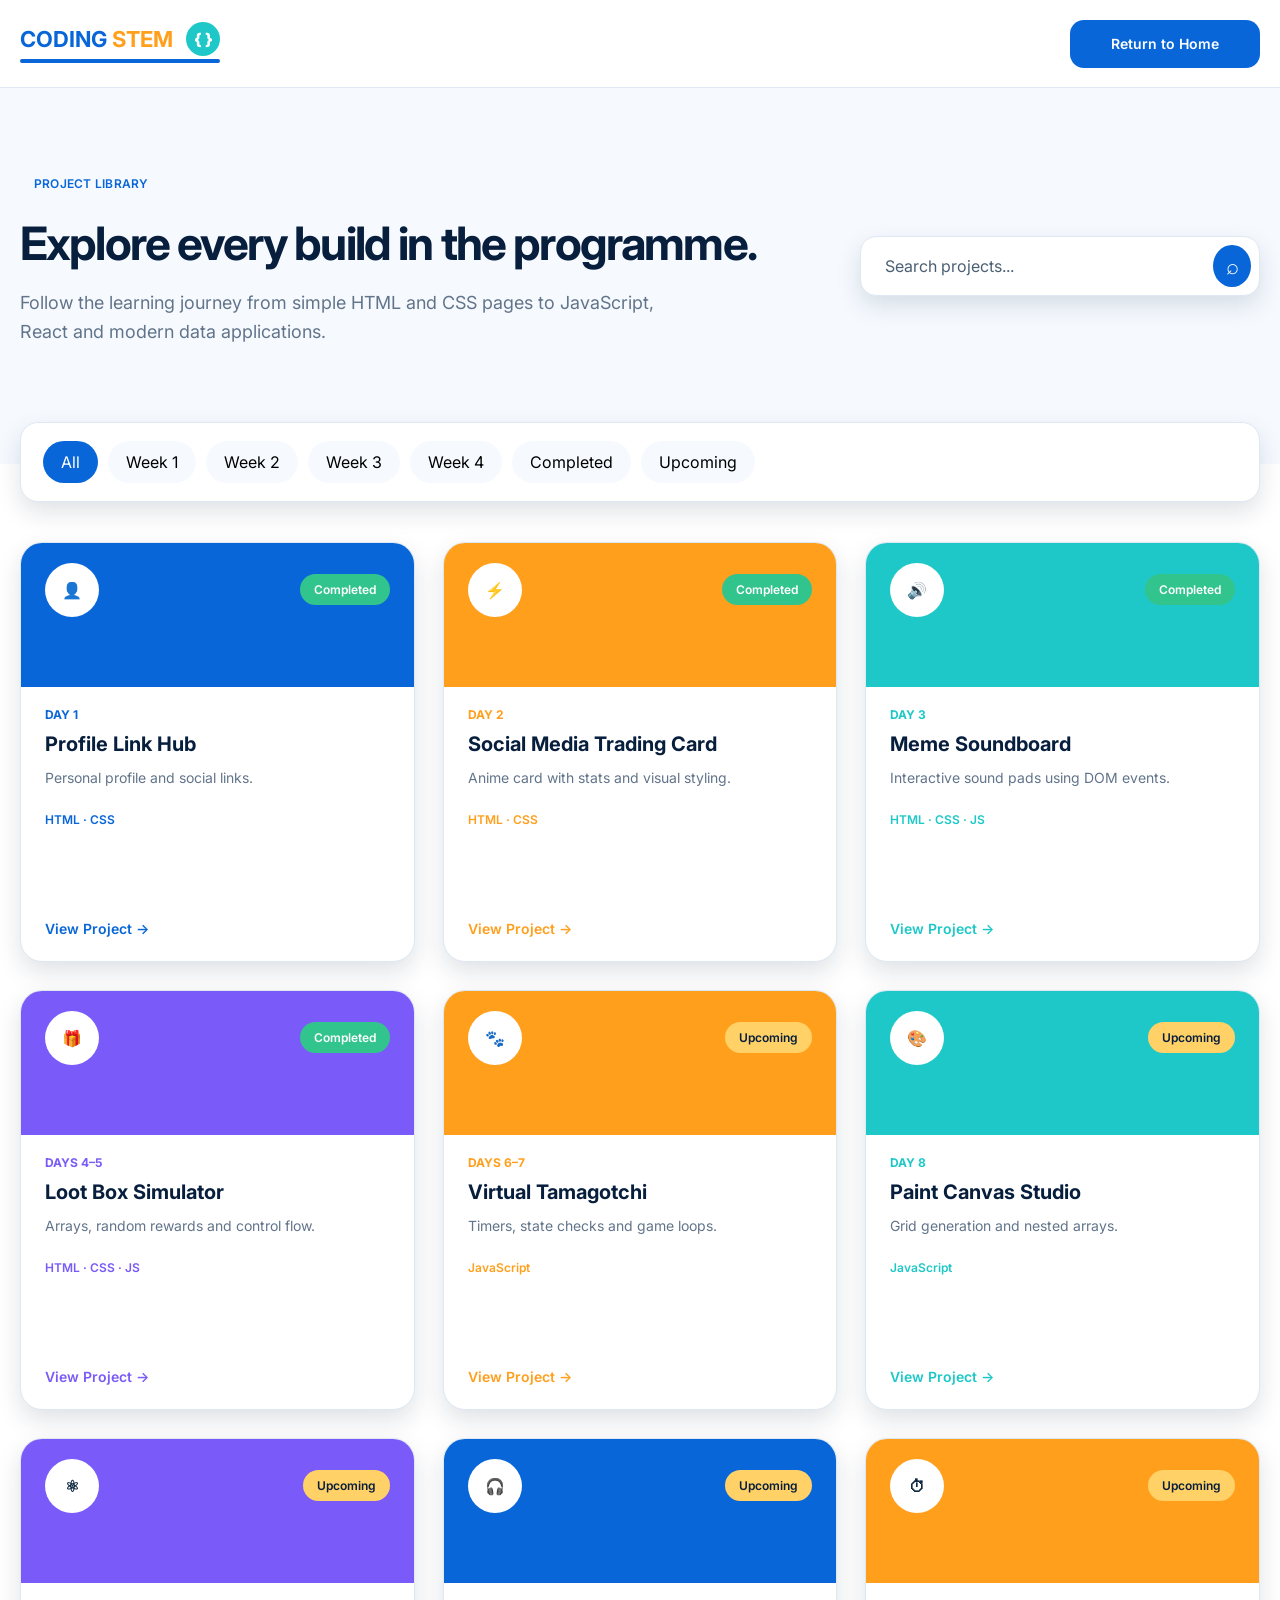
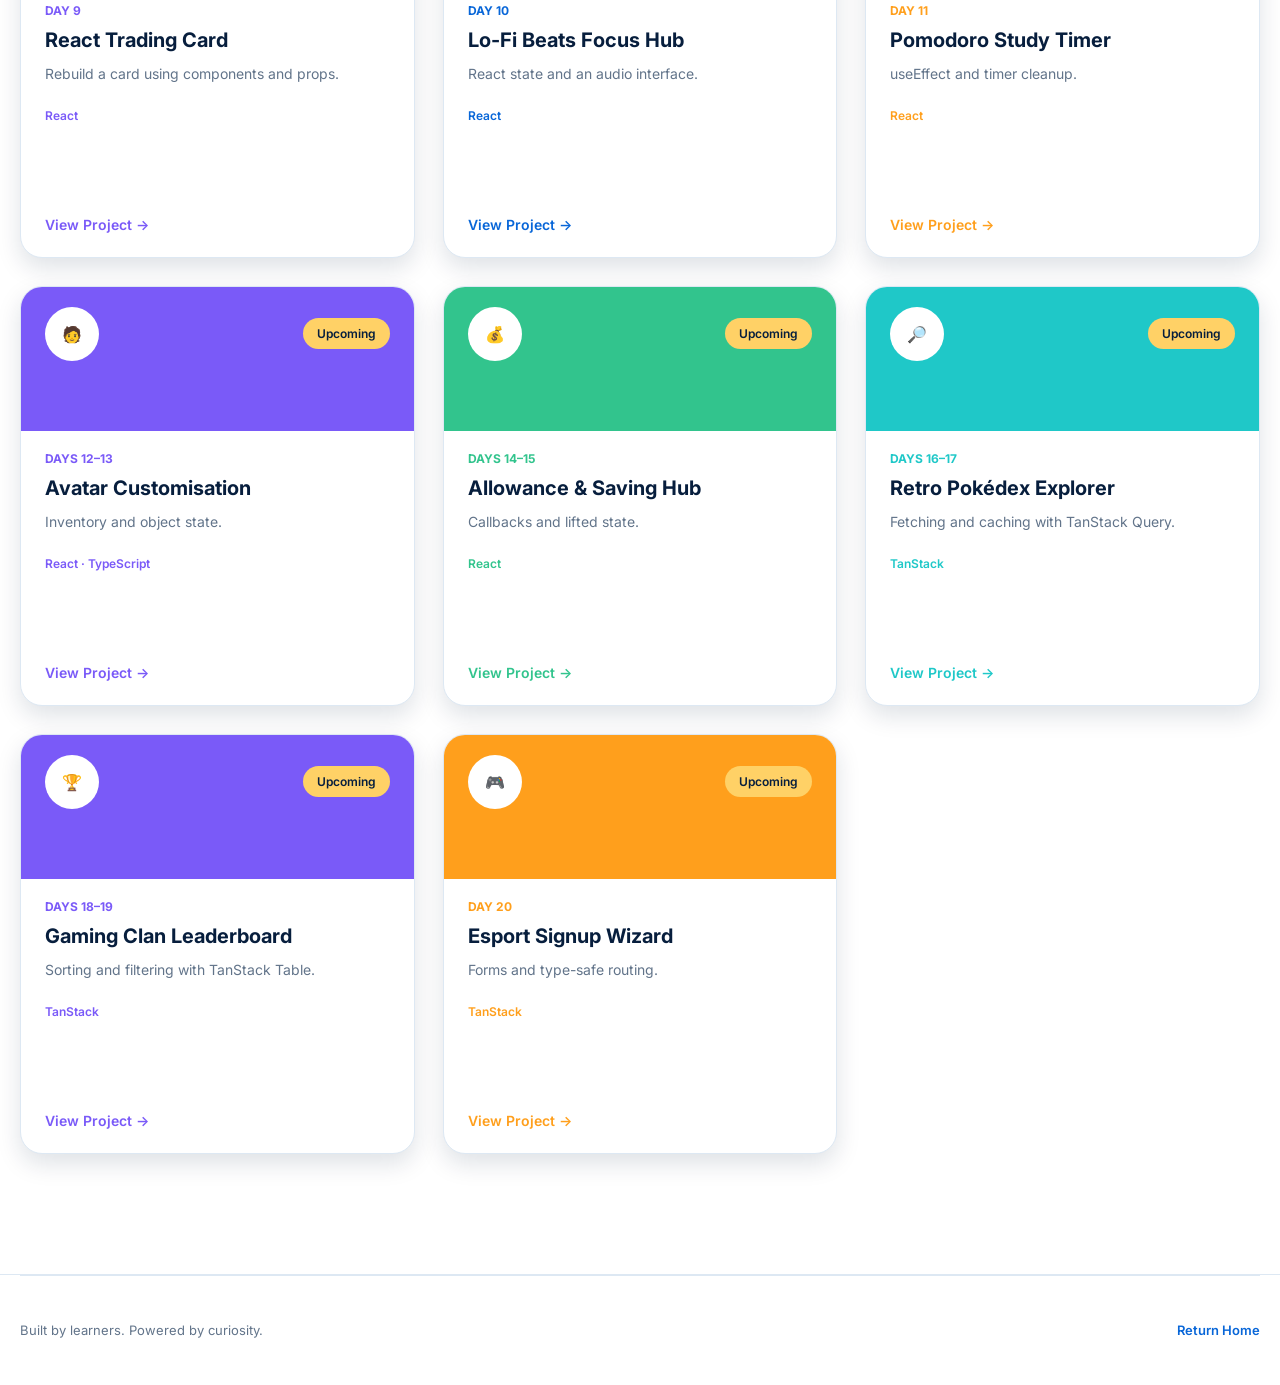
==== projects.html @ 13789921 "Initial project setup" ====
<!doctype html>
<html lang="en">
  <head>
    <meta charset="UTF-8" />
    <meta name="viewport" content="width=device-width, initial-scale=1.0" />
    <meta
      name="description"
      content="Explore the projects in the Coding for Beginners programme."
    />
    <title>Programme Projects — Coding STEM</title>
    <link rel="preconnect" href="https://fonts.googleapis.com" />
    <link rel="preconnect" href="https://fonts.gstatic.com" crossorigin />
    <link
      href="https://fonts.googleapis.com/css2?family=Inter:wght@400;500;600;700;800&display=swap"
      rel="stylesheet"
    />
    <link rel="stylesheet" href="style.css" />
  
    <style>
      .project-search-card {
        cursor: text;
      }

      .project-search-card input {
        width: 100%;
        border: 0;
        outline: 0;
        background: transparent;
        color: inherit;
        font: inherit;
      }

      .project-search-card input::placeholder {
        color: inherit;
        opacity: 0.75;
      }

      .filter {
        border: 0;
        font: inherit;
        cursor: pointer;
      }

      .library-card[hidden] {
        display: none;
      }

      .no-projects-message {
        margin: 2rem 0 0;
        padding: 1rem 1.25rem;
        text-align: center;
        color: #62748a;
        background: #f6faff;
        border: 1px solid #dde8f3;
        border-radius: 14px;
      }
    </style>

  </head>
  <body>
    <header class="site-header">
      <div class="nav-shell">
        <a class="brand" href="index.html"
          ><span class="brand-words"><strong>CODING</strong> <b>STEM</b></span
          ><span class="brand-code">{ }</span><span class="brand-line"></span
        ></a>
        <input class="nav-toggle" type="checkbox" id="nav-toggle" /><label
          class="nav-toggle-label"
          for="nav-toggle"
          ><span></span><span></span><span></span
        ></label>
        <nav class="nav-links">
          <a href="index.html"></a>
          <a href="index.html#about"></a
          ><a class="" href="projects.html"></a
          ><a href="index.html#curriculum"></a
          ><a href="index.html#partners"></a
          ><a href="index.html#contact"></a>
        </nav>
        <a class="button nav-button" href="index.html"
          >Return to Home</a
        >
      </div>
    </header>

    <main>
      <section class="projects-hero section-light">
        <div class="section-shell projects-hero-grid">
          <div>
            <span class="eyebrow">PROJECT LIBRARY</span>
            <h1>Explore every build in the programme.</h1>
            <p>
              Follow the learning journey from simple HTML and CSS pages to
              JavaScript, React and modern data applications.
            </p>
          </div>
          <label class="project-search-card" for="project-search">
            <span aria-hidden="true">⌕</span>
            <input
              id="project-search"
              type="search"
              placeholder="Search projects..."
              autocomplete="off"
              aria-label="Search projects"
            />
          </label>
        </div>
      </section>

      <section class="project-library" id="project-library">
        <div class="section-shell">
          <div class="filter-row" aria-label="Filter projects">
            <button class="filter active" type="button" data-filter="all">All</button>
            <button class="filter" type="button" data-filter="week-1">Week 1</button>
            <button class="filter" type="button" data-filter="week-2">Week 2</button>
            <button class="filter" type="button" data-filter="week-3">Week 3</button>
            <button class="filter" type="button" data-filter="week-4">Week 4</button>
            <button class="filter" type="button" data-filter="completed">Completed</button>
            <button class="filter" type="button" data-filter="upcoming">Upcoming</button>
          </div>
          <div class="library-grid">
            <a
              class="library-card blue-card"
              id="day-1"
              href="Day One/profile-card-lesson-project/day-one.html"
             data-week="week-1" data-status="completed">
              <span class="library-banner"
                ><b>👤</b><em class="">Completed</em></span
              >
              <span class="day">DAY 1</span>
              <h2>Profile Link Hub</h2>
              <p>Personal profile and social links.</p>
              <small>HTML · CSS</small><span>View Project →</span>
            </a>
            <a
              class="library-card orange-card"
              id="day-2"
              href="Day Two/kairo-project/day-two.html"
             data-week="week-1" data-status="completed">
              <span class="library-banner"
                ><b>⚡</b><em class="">Completed</em></span
              >
              <span class="day">DAY 2</span>
              <h2>Social Media Trading Card</h2>
              <p>Anime card with stats and visual styling.</p>
              <small>HTML · CSS</small><span>View Project →</span>
            </a>
            <a
              class="library-card cyan-card"
              id="day-3"
              href="Day Three/day3-meme-soundboard/day-three.html"
             data-week="week-1" data-status="completed">
              <span class="library-banner"
                ><b>🔊</b><em class="">Completed</em></span
              >
              <span class="day">DAY 3</span>
              <h2>Meme Soundboard</h2>
              <p>Interactive sound pads using DOM events.</p>
              <small>HTML · CSS · JS</small><span>View Project →</span>
            </a>
            <a
              class="library-card purple-card"
              id="day-4"
              href="Day Four/mystery-loot-box/day-four.html"
             data-week="week-1" data-status="completed">
              <span class="library-banner"
                ><b>🎁</b><em class="">Completed</em></span
              >
              <span class="day">DAYS 4–5</span>
              <h2>Loot Box Simulator</h2>
              <p>Arrays, random rewards and control flow.</p>
              <small>HTML · CSS · JS</small><span>View Project →</span>
            </a>
            <a class="library-card orange-card" id="day-6" href="#" data-week="week-2" data-status="upcoming">
              <span class="library-banner"
                ><b>🐾</b><em class="upcoming">Upcoming</em></span
              >
              <span class="day">DAYS 6–7</span>
              <h2>Virtual Tamagotchi</h2>
              <p>Timers, state checks and game loops.</p>
              <small>JavaScript</small><span>View Project →</span>
            </a>
            <a class="library-card cyan-card" id="day-8" href="#" data-week="week-2" data-status="upcoming">
              <span class="library-banner"
                ><b>🎨</b><em class="upcoming">Upcoming</em></span
              >
              <span class="day">DAY 8</span>
              <h2>Paint Canvas Studio</h2>
              <p>Grid generation and nested arrays.</p>
              <small>JavaScript</small><span>View Project →</span>
            </a>
            <a class="library-card purple-card" id="day-9" href="#" data-week="week-2" data-status="upcoming">
              <span class="library-banner"
                ><b>⚛</b><em class="upcoming">Upcoming</em></span
              >
              <span class="day">DAY 9</span>
              <h2>React Trading Card</h2>
              <p>Rebuild a card using components and props.</p>
              <small>React</small><span>View Project →</span>
            </a>
            <a class="library-card blue-card" id="day-10" href="#" data-week="week-2" data-status="upcoming">
              <span class="library-banner"
                ><b>🎧</b><em class="upcoming">Upcoming</em></span
              >
              <span class="day">DAY 10</span>
              <h2>Lo-Fi Beats Focus Hub</h2>
              <p>React state and an audio interface.</p>
              <small>React</small><span>View Project →</span>
            </a>
            <a class="library-card orange-card" id="day-11" href="#" data-week="week-3" data-status="upcoming">
              <span class="library-banner"
                ><b>⏱</b><em class="upcoming">Upcoming</em></span
              >
              <span class="day">DAY 11</span>
              <h2>Pomodoro Study Timer</h2>
              <p>useEffect and timer cleanup.</p>
              <small>React</small><span>View Project →</span>
            </a>
            <a class="library-card purple-card" id="day-12" href="#" data-week="week-3" data-status="upcoming">
              <span class="library-banner"
                ><b>🧑</b><em class="upcoming">Upcoming</em></span
              >
              <span class="day">DAYS 12–13</span>
              <h2>Avatar Customisation</h2>
              <p>Inventory and object state.</p>
              <small>React · TypeScript</small><span>View Project →</span>
            </a>
            <a class="library-card green-card" id="day-14" href="#" data-week="week-3" data-status="upcoming">
              <span class="library-banner"
                ><b>💰</b><em class="upcoming">Upcoming</em></span
              >
              <span class="day">DAYS 14–15</span>
              <h2>Allowance & Saving Hub</h2>
              <p>Callbacks and lifted state.</p>
              <small>React</small><span>View Project →</span>
            </a>
            <a class="library-card cyan-card" id="day-16" href="#" data-week="week-4" data-status="upcoming">
              <span class="library-banner"
                ><b>🔎</b><em class="upcoming">Upcoming</em></span
              >
              <span class="day">DAYS 16–17</span>
              <h2>Retro Pokédex Explorer</h2>
              <p>Fetching and caching with TanStack Query.</p>
              <small>TanStack</small><span>View Project →</span>
            </a>
            <a class="library-card purple-card" id="day-18" href="#" data-week="week-4" data-status="upcoming">
              <span class="library-banner"
                ><b>🏆</b><em class="upcoming">Upcoming</em></span
              >
              <span class="day">DAYS 18–19</span>
              <h2>Gaming Clan Leaderboard</h2>
              <p>Sorting and filtering with TanStack Table.</p>
              <small>TanStack</small><span>View Project →</span>
            </a>
            <a class="library-card orange-card" id="day-20" href="#" data-week="week-4" data-status="upcoming">
              <span class="library-banner"
                ><b>🎮</b><em class="upcoming">Upcoming</em></span
              >
              <span class="day">DAY 20</span>
              <h2>Esport Signup Wizard</h2>
              <p>Forms and type-safe routing.</p>
              <small>TanStack</small><span>View Project →</span>
            </a>
          </div>
          <p id="no-projects-message" class="no-projects-message" hidden>
            No projects match your search or selected tab.
          </p>
        </div>
      </section>
    </main>
    <footer class="site-footer compact-footer">
      <div class="section-shell footer-bottom">
        <span>Built by learners. Powered by curiosity.</span
        ><a href="index.html">Return Home</a>
      </div>
    </footer>
  
    <script>
      const searchInput = document.getElementById("project-search");
      const filterButtons = document.querySelectorAll(".filter");
      const projectCards = document.querySelectorAll(".library-card");
      const noProjectsMessage = document.getElementById("no-projects-message");

      let activeFilter = "all";

      function updateProjects() {
        const searchText = searchInput.value.trim().toLowerCase();
        let visibleProjects = 0;

        projectCards.forEach((card) => {
          const matchesSearch = card.textContent
            .toLowerCase()
            .includes(searchText);

          const matchesFilter =
            activeFilter === "all" ||
            card.dataset.week === activeFilter ||
            card.dataset.status === activeFilter;

          const shouldShow = matchesSearch && matchesFilter;
          card.hidden = !shouldShow;

          if (shouldShow) {
            visibleProjects++;
          }
        });

        noProjectsMessage.hidden = visibleProjects > 0;
      }

      filterButtons.forEach((button) => {
        button.addEventListener("click", () => {
          filterButtons.forEach((item) => item.classList.remove("active"));
          button.classList.add("active");
          activeFilter = button.dataset.filter;
          updateProjects();
        });
      });

      searchInput.addEventListener("input", updateProjects);
    </script>

  </body>
</html>
---- style.css ----
:root {
  --blue: #0866d8;
  --navy: #071e3d;
  --orange: #ff9f1c;
  --cyan: #1fc8c8;
  --pink: #ef476f;
  --purple: #7a5af8;
  --green: #32c48d;
  --yellow: #ffd166;
  --light: #f6faff;
  --text: #102a43;
  --muted: #62748a;
  --line: #dde8f3;
  --white: #ffffff;
  --shadow: 0 10px 24px rgba(8, 31, 64, 0.13);
}

* {
  box-sizing: border-box;
}
html {
  scroll-behavior: smooth;
}
body {
  margin: 0;
  font-family: "Inter", Arial, sans-serif;
  color: var(--text);
  background: var(--white);
}
a {
  color: inherit;
  text-decoration: none;
}
img {
  display: block;
  max-width: 100%;
}
button,
input {
  font: inherit;
}
.section-shell,
.nav-shell,
.strip-shell {
  width: min(1296px, calc(100% - 40px));
  margin-inline: auto;
}
.section-light {
  background: var(--light);
}

.site-header {
  height: 88px;
  position: sticky;
  top: 0;
  z-index: 50;
  background: rgba(255, 255, 255, 0.94);
  border-bottom: 1px solid var(--line);
  backdrop-filter: blur(16px);
  animation: nav-enter 0.65s ease both;
}
.nav-shell {
  height: 100%;
  display: flex;
  align-items: center;
  gap: 32px;
}
.brand {
  width: 200px;
  min-width: 200px;
  height: 44px;
  display: grid;
  grid-template-columns: 158px 34px;
  grid-template-rows: 34px 4px;
  column-gap: 8px;
  row-gap: 3px;
  align-items: center;
}
.brand-words {
  font-size: 22px;
  color: var(--blue);
  white-space: nowrap;
  font-weight: 800;
}
.brand-words b {
  color: var(--orange);
}
.brand-code {
  width: 34px;
  height: 34px;
  display: grid;
  place-items: center;
  color: var(--white);
  background: var(--cyan);
  border-radius: 50%;
  font-size: 16px;
  font-weight: 800;
}
.brand-line {
  grid-column: 1 / -1;
  height: 4px;
  background: var(--blue);
  border-radius: 8px;
}
.nav-links {
  margin-left: auto;
  display: flex;
  align-items: center;
  gap: 28px;
}
.nav-links a {
  position: relative;
  padding: 12px 2px;
  font-size: 14px;
  font-weight: 500;
  color: var(--text);
}
.nav-links a::after {
  content: "";
  position: absolute;
  left: 50%;
  bottom: 2px;
  width: 0;
  height: 3px;
  background: var(--orange);
  border-radius: 3px;
  transition: 0.25s ease;
  transform: translateX(-50%);
}
.nav-links a:hover,
.nav-links a.active {
  color: var(--blue);
}
.nav-links a:hover::after,
.nav-links a.active::after {
  width: 46px;
}
.nav-toggle,
.nav-toggle-label {
  display: none;
}

.button {
  min-height: 48px;
  padding: 0 28px;
  display: inline-flex;
  align-items: center;
  justify-content: center;
  border: 1.5px solid transparent;
  border-radius: 14px;
  background: var(--blue);
  color: var(--white);
  font-size: 14px;
  font-weight: 600;
  transition:
    transform 0.25s ease,
    box-shadow 0.25s ease,
    background 0.25s ease;
}
.button:hover {
  transform: translateY(-3px);
  box-shadow: 0 12px 24px rgba(8, 102, 216, 0.2);
}
.button-outline {
  color: var(--blue);
  background: transparent;
  border-color: var(--blue);
}
.button-navy {
  background: var(--navy);
}
.button-orange {
  background: var(--orange);
  color: var(--navy);
}
.button-outline-light {
  background: transparent;
  border-color: var(--white);
  color: var(--white);
}
.nav-button {
  min-width: 190px;
  padding-inline: 22px;
}

.hero {
  min-height: 760px;
  position: relative;
  overflow: hidden;
}
.hero-grid {
  min-height: 760px;
  display: grid;
  grid-template-columns: 52% 48%;
  align-items: center;
  position: relative;
  z-index: 2;
}
.blob {
  position: absolute;
  border-radius: 50%;
  pointer-events: none;
  filter: blur(0.1px);
  animation: blob-drift 9s ease-in-out infinite alternate;
}
.blob-blue {
  width: 520px;
  height: 520px;
  right: -90px;
  top: -150px;
  background: rgba(8, 102, 216, 0.08);
}
.blob-orange {
  width: 430px;
  height: 430px;
  left: -160px;
  bottom: -280px;
  background: rgba(255, 159, 28, 0.12);
  animation-delay: -3s;
}
.hero-copy {
  padding-top: 10px;
  animation: hero-copy-enter 0.8s cubic-bezier(0.2, 0.7, 0.2, 1) 0.1s both;
}
.eyebrow {
  display: inline-flex;
  padding: 8px 14px;
  border-radius: 999px;
  background: var(--light);
  color: var(--blue);
  font-size: 12px;
  font-style: normal;
  font-weight: 600;
  letter-spacing: 0.02em;
}
.hero h1 {
  margin: 30px 0 22px;
  max-width: 650px;
  font-size: clamp(46px, 4vw, 58px);
  line-height: 1.14;
  color: var(--navy);
  letter-spacing: -0.04em;
}
.hero-copy > p {
  max-width: 580px;
  margin: 0;
  font-size: 19px;
  line-height: 30px;
  color: var(--muted);
}
.hero-actions {
  display: flex;
  gap: 16px;
  margin-top: 32px;
}
.technology-pills {
  margin-top: 54px;
  display: flex;
  flex-wrap: wrap;
  gap: 8px;
}
.tech {
  min-width: 68px;
  height: 32px;
  padding: 0 14px;
  display: inline-grid;
  place-items: center;
  border-radius: 999px;
  background: var(--white);
  box-shadow: 0 8px 20px rgba(7, 30, 61, 0.05);
  font-size: 12px;
  font-weight: 600;
  animation: pill-float 4s ease-in-out infinite;
}
.tech:nth-child(2n) {
  animation-delay: -0.8s;
}
.tech:nth-child(3n) {
  animation-delay: -1.6s;
}
.tech.html {
  color: var(--blue);
}
.tech.css {
  color: var(--orange);
}
.tech.js {
  color: var(--navy);
}
.tech.react {
  color: var(--purple);
}
.tech.neutral {
  color: var(--text);
}
.hero-art {
  min-height: 560px;
  position: relative;
  display: grid;
  place-items: center;
  animation: hero-art-enter 0.9s cubic-bezier(0.2, 0.7, 0.2, 1) 0.25s both;
}
.hero-art img {
  width: 112%;
  max-width: 785px;
  position: relative;
  z-index: 2;
  /* animation: character-float 5.5s ease-in-out infinite; */
}
.art-glow {
  position: absolute;
  width: 70%;
  aspect-ratio: 1;
  background: radial-gradient(circle, rgba(8, 102, 216, 0.18), transparent 68%);
  filter: blur(10px);
  animation: glow-pulse 4s ease-in-out infinite;
}

.programme-strip {
  min-height: 112px;
  background: var(--navy);
  color: var(--white);
}
.strip-shell {
  min-height: 112px;
  display: grid;
  grid-template-columns: 1fr 1px 1.2fr 1px 1.7fr;
  gap: 37px;
  align-items: center;
}
.strip-shell p {
  margin: 0;
  font-size: 14px;
  font-weight: 600;
}
.strip-shell > span {
  width: 1px;
  height: 64px;
  background: var(--white);
  opacity: 0.9;
}

.stats-section {
  padding: 70px 0 90px;
}
.stats-section h2,
.partners-section h2 {
  margin: 14px 0 42px;
  font-size: 36px;
  line-height: 1.2;
  color: var(--navy);
  letter-spacing: -0.03em;
}
.stats-grid {
  display: grid;
  grid-template-columns: repeat(4, 1fr);
  gap: 20px;
}
.stat-card {
  min-height: 120px;
  padding: 22px;
  display: flex;
  flex-direction: column;
  justify-content: flex-start;
  border: 1px solid var(--line);
  border-radius: 18px;
  background: var(--white);
  transition: 0.3s ease;
}
.stat-card:hover {
  transform: translateY(-8px);
  box-shadow: var(--shadow);
}
.stat-card strong {
  font-size: 30px;
  line-height: 1.2;
}
.stat-card span {
  margin-top: 12px;
  font-size: 13px;
  color: var(--muted);
  font-weight: 500;
}
.stat-blue strong {
  color: var(--blue);
}
.stat-orange strong {
  color: var(--orange);
}
.stat-cyan strong {
  color: var(--cyan);
}
.stat-purple strong {
  color: var(--purple);
}

.about-section {
  padding: 70px 0 80px;
}
.about-grid {
  display: grid;
  grid-template-columns: 1fr 600px;
  gap: 80px;
  align-items: center;
}
.about-copy h2 {
  max-width: 580px;
  margin: 14px 0 20px;
  font-size: 38px;
  line-height: 48px;
  color: var(--navy);
  letter-spacing: -0.03em;
}
.about-copy p {
  max-width: 570px;
  margin: 0 0 42px;
  font-size: 18px;
  line-height: 29px;
  color: var(--muted);
}
.learning-card {
  min-height: 540px;
  padding: 30px 34px;
  border: 1px solid var(--line);
  border-radius: 28px;
  background: var(--white);
  box-shadow: var(--shadow);
  transition: transform 0.35s ease;
}
.learning-card:hover {
  transform: translateY(-6px) rotate(0.2deg);
}
.learning-card h3 {
  margin: 0 0 42px;
  color: var(--navy);
  font-size: 22px;
}
.layers-grid {
  display: grid;
  grid-template-columns: repeat(3, 1fr);
  gap: 18px;
}
.layer-card {
  min-height: 175px;
  padding: 22px 12px;
  display: flex;
  flex-direction: column;
  align-items: center;
  border-radius: 18px;
  background: var(--light);
}
.layer-icon {
  width: 72px;
  height: 72px;
  display: grid;
  place-items: center;
  border-radius: 50%;
  color: white;
  font-size: 18px;
  font-weight: 700;
  transition: transform 0.3s ease;
}
.layer-card:hover .layer-icon {
  transform: rotate(8deg) scale(1.08);
}
.layer-card strong {
  margin-top: 12px;
  color: var(--navy);
  font-size: 18px;
}
.layer-card small {
  margin-top: 8px;
  color: var(--muted);
  font-size: 13px;
}
.blue {
  background: var(--blue);
}
.orange {
  background: var(--orange);
}
.cyan {
  background: var(--cyan);
}
.ink {
  background: var(--text);
}
.navy {
  background: var(--navy);
}
.workflow-line {
  margin: 66px auto 0;
  position: relative;
  display: grid;
  grid-template-columns: 1fr 30px 1fr 30px 1fr 30px 1fr;
  align-items: start;
}
.workflow-line::before {
  content: "";
  position: absolute;
  top: 24px;
  left: 56px;
  right: 56px;
  height: 4px;
  background: var(--line);
  border-radius: 3px;
}
.workflow-line article {
  position: relative;
  z-index: 2;
  display: flex;
  flex-direction: column;
  align-items: center;
  gap: 12px;
}
.workflow-line i {
  position: relative;
  z-index: 3;
  margin-top: 13px;
  color: var(--orange);
  font-size: 20px;
  font-style: normal;
  font-weight: 700;
  text-align: center;
}
.workflow-icon {
  width: 52px;
  height: 52px;
  display: grid;
  place-items: center;
  border-radius: 50%;
  color: white;
  font-size: 16px;
  font-weight: 700;
}
.workflow-line b {
  font-size: 13px;
}

.projects-section {
  padding: 70px 0 110px;
}
.projects-section h2,
.journey-section h2 {
  margin: 14px 0 4px;
  font-size: 38px;
  line-height: 1.2;
  letter-spacing: -0.03em;
  color: var(--navy);
}
.section-intro {
  margin: 0;
  font-size: 17px;
  line-height: 26px;
  color: var(--muted);
}
.project-grid {
  margin-top: 50px;
  display: grid;
  grid-template-columns: repeat(4, 1fr);
  gap: 20px;
}
.project-card {
  min-height: 520px;
  position: relative;
  display: flex;
  flex-direction: column;
  padding: 164px 24px 24px;
  border: 1px solid var(--line);
  border-radius: 22px;
  background: var(--white);
  box-shadow: var(--shadow);
  overflow: hidden;
  transition:
    transform 0.35s ease,
    box-shadow 0.35s ease;
}
.project-card::before {
  content: "";
  position: absolute;
  inset: 0 0 auto;
  height: 144px;
  background: var(--accent);
}
.project-card::after {
  content: "";
  position: absolute;
  left: -30%;
  top: -60px;
  width: 50%;
  height: 260px;
  background: linear-gradient(
    100deg,
    transparent,
    rgba(255, 255, 255, 0.35),
    transparent
  );
  transform: rotate(18deg);
  transition: left 0.65s ease;
}
.project-card:hover {
  transform: translateY(-10px);
  box-shadow: 0 18px 38px rgba(8, 31, 64, 0.18);
}
.project-card:hover::after {
  left: 110%;
}
.project-top {
  position: absolute;
  z-index: 2;
  left: 24px;
  right: 24px;
  top: 20px;
  display: flex;
  justify-content: space-between;
  align-items: center;
}
.project-icon {
  width: 54px;
  height: 54px;
  display: grid;
  place-items: center;
  border-radius: 50%;
  background: white;
  color: var(--accent);
  font-size: 18px;
}
.project-top em {
  padding: 8px 14px;
  border-radius: 999px;
  background: var(--green);
  color: white;
  font-size: 12px;
  font-style: normal;
  font-weight: 600;
}
.project-card .day {
  color: var(--accent);
  font-size: 12px;
  font-weight: 700;
}
.project-card h3 {
  margin: 10px 0 10px;
  color: var(--navy);
  font-size: 20px;
  line-height: 1.2;
}
.project-card > p {
  margin: 0;
  color: var(--muted);
  font-size: 14px;
  line-height: 21px;
}
.tag-row {
  margin-top: 22px;
  display: flex;
  flex-wrap: wrap;
  gap: 8px;
}
.tag-row small {
  min-width: 68px;
  height: 28px;
  padding-inline: 12px;
  display: grid;
  place-items: center;
  border-radius: 999px;
  background: var(--light);
  color: var(--accent);
  font-size: 12px;
  font-weight: 600;
}
.project-link {
  margin-top: auto;
  display: flex;
  justify-content: space-between;
  color: var(--accent);
  font-size: 14px;
  font-weight: 600;
}
.project-link b {
  font-size: 20px;
}
.blue-card {
  --accent: var(--blue);
}
.orange-card {
  --accent: var(--orange);
}
.cyan-card {
  --accent: var(--cyan);
}
.purple-card {
  --accent: var(--purple);
}
.green-card {
  --accent: var(--green);
}
.center-action {
  margin-top: 50px;
  text-align: center;
}

.journey-section {
  padding: 70px 0 120px;
  background: var(--navy);
  color: var(--white);
}
.eyebrow-light {
  background: var(--light);
  color: var(--blue);
}
.journey-section h2 {
  color: var(--white);
}
.light-copy {
  color: #c7d5e5;
}
.journey-track {
  margin-top: 118px;
  position: relative;
  display: grid;
  grid-template-columns: repeat(4, 1fr);
  gap: 55px;
}
.journey-track::before {
  content: "";
  position: absolute;
  left: 100px;
  right: 100px;
  top: 38px;
  height: 4px;
  border-radius: 3px;
  background: var(--orange);
}
.week-card {
  position: relative;
  text-align: center;
  padding-top: 108px;
}
.week-dot {
  position: absolute;
  z-index: 2;
  left: 50%;
  top: 0;
  width: 80px;
  height: 80px;
  display: grid;
  place-items: center;
  border-radius: 50%;
  transform: translateX(-50%);
  background: var(--week);
  color: white;
  font-size: 18px;
  font-weight: 700;
  animation: timeline-pulse 3s ease-in-out infinite;
}
.week-two .week-dot {
  animation-delay: -0.7s;
}
.week-three .week-dot {
  animation-delay: -1.4s;
}
.week-four .week-dot {
  animation-delay: -2.1s;
}
.week-one {
  --week: var(--blue);
}
.week-two {
  --week: var(--orange);
}
.week-three {
  --week: var(--purple);
}
.week-four {
  --week: var(--cyan);
}
.week-card b {
  color: var(--orange);
  font-size: 13px;
}
.week-card h3 {
  margin: 14px auto 24px;
  color: white;
  font-size: 20px;
  line-height: 1.3;
}
.week-card p {
  max-width: 240px;
  margin: 0 auto;
  color: #c7d5e5;
  font-size: 14px;
  line-height: 22px;
}

.partners-section {
  padding: 70px 0 140px;
}
.partners-section h2 {
  margin-bottom: 4px;
}
.partner-grid {
  margin-top: 78px;
  display: grid;
  grid-template-columns: repeat(4, 1fr);
  gap: 40px;
}
.partner-card {
  min-height: 120px;
  padding: 20px;
  display: grid;
  place-items: center;
  text-align: center;
  border: 1px solid var(--line);
  border-radius: 18px;
  background: white;
  font-size: 18px;
  font-weight: 700;
  transition:
    transform 0.3s ease,
    box-shadow 0.3s ease;
}
.partner-card:hover {
  transform: translateY(-7px);
  box-shadow: var(--shadow);
}
.partner-blue {
  color: var(--blue);
}
.partner-orange {
  color: var(--orange);
}
.partner-ink {
  color: var(--text);
}
.partner-navy {
  color: var(--navy);
}

.cta-wrap {
  padding: 60px 0;
}
.cta-card {
  width: min(1296px, calc(100% - 40px));
  min-height: 430px;
  margin-inline: auto;
  position: relative;
  overflow: hidden;
  display: grid;
  grid-template-columns: 56% 44%;
  border-radius: 32px;
  background: var(--navy);
}
.cta-copy {
  position: relative;
  z-index: 3;
  padding: 54px 0 54px 56px;
}
.cta-copy h2 {
  max-width: 690px;
  margin: 24px 0 14px;
  color: white;
  font-size: 40px;
  line-height: 1.2;
  letter-spacing: -0.03em;
}
.cta-copy > p {
  max-width: 620px;
  color: #c7d5e5;
  font-size: 18px;
  line-height: 28px;
}
.cta-art {
  position: relative;
  z-index: 2;
  display: grid;
  place-items: center;
  overflow: hidden;
}
.cta-art img {
  width: 112%;
  max-width: 600px;
  /* animation: character-float 5.5s ease-in-out infinite; */
}
.cta-blob {
  position: absolute;
  border-radius: 50%;
}
.cta-blue {
  width: 520px;
  height: 520px;
  right: -120px;
  top: -160px;
  background: rgba(8, 102, 216, 0.28);
}
.cta-orange {
  width: 360px;
  height: 360px;
  left: -100px;
  bottom: -280px;
  background: rgba(255, 159, 28, 0.18);
}

.site-footer {
  border-top: 1px solid var(--line);
  background: white;
}
.footer-grid {
  min-height: 390px;
  padding: 65px 0 60px;
  display: grid;
  grid-template-columns: 1.7fr 1fr 1fr 1.2fr;
  gap: 60px;
}
.footer-brand p {
  max-width: 320px;
  margin-top: 30px;
  color: var(--muted);
  font-size: 14px;
  line-height: 22px;
}
.footer-column {
  display: flex;
  flex-direction: column;
  align-items: flex-start;
  gap: 20px;
}
.footer-column h3 {
  margin: 5px 0 8px;
  color: var(--navy);
  font-size: 15px;
}
.footer-column a,
.footer-column span {
  color: var(--muted);
  font-size: 14px;
}
.footer-column a:hover {
  color: var(--blue);
}
.footer-bottom {
  min-height: 70px;
  display: flex;
  align-items: center;
  justify-content: space-between;
  border-top: 1px solid var(--line);
  color: var(--muted);
  font-size: 13px;
}
.compact-footer .footer-bottom {
  min-height: 110px;
}
.compact-footer a {
  color: var(--blue);
  font-weight: 600;
}

/* Projects directory */
.projects-hero {
  padding: 80px 0 100px;
}
.projects-hero-grid {
  display: grid;
  grid-template-columns: 1fr 400px;
  align-items: center;
  gap: 70px;
}
.projects-hero h1 {
  max-width: 760px;
  margin: 18px 0;
  color: var(--navy);
  font-size: 46px;
  line-height: 1.15;
  letter-spacing: -0.04em;
}
.projects-hero p {
  max-width: 680px;
  color: var(--muted);
  font-size: 18px;
  line-height: 29px;
}
.project-search-card {
  min-height: 58px;
  padding: 8px 8px 8px 22px;
  display: flex;
  align-items: center;
  border: 1px solid var(--line);
  border-radius: 16px;
  background: white;
  box-shadow: var(--shadow);
}
.project-search-card p {
  margin: 0;
  flex: 1;
  color: var(--muted);
  font-size: 14px;
}
.project-search-card span {
  order: 2;
  width: 42px;
  height: 42px;
  display: grid;
  place-items: center;
  border-radius: 50%;
  background: var(--blue);
  color: white;
  font-size: 22px;
}
.project-library {
  padding: 0 0 120px;
}
.filter-row {
  margin: -42px 0 40px;
  padding: 18px 22px;
  display: flex;
  flex-wrap: wrap;
  gap: 10px;
  border: 1px solid var(--line);
  border-radius: 18px;
  background: white;
  box-shadow: var(--shadow);
  position: relative;
  z-index: 5;
}
.filter {
  padding: 11px 18px;
  border-radius: 999px;
  background: var(--light);
  font-size: 13px;
  font-weight: 600;
}
.filter.active {
  background: var(--blue);
  color: white;
}
.library-grid {
  display: grid;
  grid-template-columns: repeat(3, 1fr);
  gap: 28px;
}
.library-card {
  min-height: 420px;
  position: relative;
  display: flex;
  flex-direction: column;
  padding: 164px 24px 24px;
  overflow: hidden;
  border: 1px solid var(--line);
  border-radius: 22px;
  background: white;
  box-shadow: var(--shadow);
  transition: 0.35s ease;
}
.library-card:hover {
  transform: translateY(-9px);
}
.library-card::before {
  content: "";
  position: absolute;
  inset: 0 0 auto;
  height: 144px;
  background: var(--accent);
}
.library-banner {
  position: absolute;
  z-index: 2;
  top: 20px;
  left: 24px;
  right: 24px;
  display: flex;
  justify-content: space-between;
  align-items: center;
}
.library-banner b {
  width: 54px;
  height: 54px;
  display: grid;
  place-items: center;
  border-radius: 50%;
  background: white;
}
.library-banner em {
  padding: 8px 14px;
  border-radius: 999px;
  background: var(--green);
  color: white;
  font-size: 12px;
  font-style: normal;
  font-weight: 600;
}
.library-banner em.upcoming {
  background: var(--yellow);
  color: var(--navy);
}
.library-card .day {
  color: var(--accent);
  font-size: 12px;
  font-weight: 700;
}
.library-card h2 {
  margin: 10px 0;
  color: var(--navy);
  font-size: 20px;
  line-height: 1.25;
}
.library-card p {
  margin: 0;
  color: var(--muted);
  font-size: 14px;
  line-height: 21px;
}
.library-card small {
  margin-top: 24px;
  color: var(--accent);
  font-size: 12px;
  font-weight: 600;
}
.library-card > span:last-child {
  margin-top: auto;
  color: var(--accent);
  font-size: 14px;
  font-weight: 600;
}

/* Static project detail pages */
.project-detail-hero {
  padding: 74px 0 90px;
}
.detail-grid {
  display: grid;
  grid-template-columns: 1fr 580px;
  gap: 70px;
  align-items: center;
}
.detail-copy h1 {
  margin: 18px 0;
  color: var(--navy);
  font-size: 52px;
  line-height: 1.1;
  letter-spacing: -0.04em;
}
.detail-copy p {
  color: var(--muted);
  font-size: 18px;
  line-height: 29px;
}
.detail-preview {
  min-height: 460px;
  padding: 28px;
  display: grid;
  place-items: center;
  border-radius: 28px;
  background: var(--preview-bg, var(--blue));
  box-shadow: var(--shadow);
  overflow: hidden;
}
.mock-card {
  width: min(340px, 100%);
  min-height: 340px;
  padding: 28px;
  border-radius: 24px;
  background: white;
  text-align: center;
  animation: mock-float 5s ease-in-out infinite;
}
.mock-avatar {
  width: 120px;
  height: 120px;
  margin: 0 auto 20px;
  display: grid;
  place-items: center;
  border-radius: 50%;
  background: var(--light);
  font-size: 58px;
}
.mock-card h2 {
  margin: 0 0 8px;
  color: var(--navy);
}
.mock-card p {
  margin: 0;
  color: var(--muted);
  font-size: 14px;
  line-height: 22px;
}
.mock-stats {
  margin-top: 24px;
  display: grid;
  grid-template-columns: repeat(3, 1fr);
  gap: 8px;
}
.mock-stats span {
  padding: 12px 4px;
  border-radius: 12px;
  background: var(--light);
  color: var(--navy);
  font-size: 12px;
  font-weight: 700;
}
.detail-content {
  padding: 80px 0 120px;
}
.detail-panels {
  display: grid;
  grid-template-columns: 1fr 1fr;
  gap: 30px;
}
.detail-panel {
  padding: 34px;
  border: 1px solid var(--line);
  border-radius: 24px;
  background: white;
  box-shadow: var(--shadow);
}
.detail-panel h2 {
  margin-top: 0;
  color: var(--navy);
}
.detail-panel ul {
  margin: 0;
  padding-left: 20px;
  color: var(--muted);
  line-height: 2;
}
.detail-panel code {
  padding: 4px 8px;
  border-radius: 8px;
  background: var(--light);
  color: var(--blue);
}

@keyframes nav-enter {
  from {
    opacity: 0;
    transform: translateY(-20px);
  }
  to {
    opacity: 1;
    transform: translateY(0);
  }
}
@keyframes hero-copy-enter {
  from {
    opacity: 0;
    transform: translateX(-36px);
  }
  to {
    opacity: 1;
    transform: translateX(0);
  }
}
@keyframes hero-art-enter {
  from {
    opacity: 0;
    transform: translateX(50px) scale(0.96);
  }
  to {
    opacity: 1;
    transform: translateX(0) scale(1);
  }
}
@keyframes character-float {
  0%,
  100% {
    transform: translateY(0) rotate(0);
  }
  50% {
    transform: translateY(-14px) rotate(0.7deg);
  }
}
@keyframes mock-float {
  0%,
  100% {
    transform: translateY(0);
  }
  50% {
    transform: translateY(-10px);
  }
}
@keyframes blob-drift {
  to {
    transform: translate(30px, 24px) scale(1.05);
  }
}
@keyframes glow-pulse {
  50% {
    transform: scale(1.08);
    opacity: 0.72;
  }
}
@keyframes pill-float {
  0%,
  100% {
    transform: translateY(0);
  }
  50% {
    transform: translateY(-4px);
  }
}
@keyframes timeline-pulse {
  0%,
  100% {
    box-shadow: 0 0 0 0 rgba(255, 159, 28, 0.15);
  }
  50% {
    box-shadow: 0 0 0 14px rgba(255, 159, 28, 0);
  }
}
@keyframes section-reveal {
  from {
    opacity: 0.001;
    transform: translateY(44px);
  }
  to {
    opacity: 1;
    transform: translateY(0);
  }
}

@supports (animation-timeline: view()) {
  .reveal-section {
    animation: section-reveal both;
    animation-timeline: view();
    animation-range: entry 5% cover 28%;
  }
}

@media (max-width: 1120px) {
  .nav-links {
    gap: 16px;
  }
  .nav-button {
    min-width: 160px;
  }
  .hero-grid {
    grid-template-columns: 54% 46%;
  }
  .hero-art img {
    width: 125%;
  }
  .about-grid {
    grid-template-columns: 1fr 520px;
    gap: 45px;
  }
  .learning-card {
    padding-inline: 24px;
  }
  .layer-card {
    min-width: 0;
  }
  .project-grid {
    grid-template-columns: repeat(2, 1fr);
  }
  .partner-grid {
    grid-template-columns: repeat(2, 1fr);
  }
  .library-grid {
    grid-template-columns: repeat(2, 1fr);
  }
}

@media (max-width: 900px) {
  .site-header {
    height: 76px;
  }
  .nav-shell {
    width: calc(100% - 32px);
  }
  .brand {
    width: 150px;
    min-width: 150px;
    grid-template-columns: 110px 30px;
    height: 38px;
  }
  .brand-words {
    font-size: 16px;
  }
  .brand-code {
    width: 30px;
    height: 30px;
    font-size: 13px;
  }
  .brand-line {
    height: 3px;
  }
  .nav-toggle-label {
    margin-left: auto;
    width: 44px;
    height: 44px;
    display: flex;
    flex-direction: column;
    justify-content: center;
    gap: 5px;
    padding: 10px;
    border-radius: 50%;
    background: var(--navy);
    cursor: pointer;
  }
  .nav-toggle-label span {
    width: 100%;
    height: 2px;
    background: white;
    border-radius: 2px;
  }
  .nav-links {
    position: absolute;
    top: 76px;
    left: 16px;
    right: 16px;
    padding: 18px;
    display: grid;
    gap: 4px;
    background: white;
    border: 1px solid var(--line);
    border-radius: 18px;
    box-shadow: var(--shadow);
    transform: translateY(-18px);
    opacity: 0;
    pointer-events: none;
    transition: 0.25s ease;
  }
  .nav-links a {
    padding: 13px 16px;
  }
  .nav-links a::after {
    display: none;
  }
  .nav-toggle:checked ~ .nav-links {
    transform: translateY(0);
    opacity: 1;
    pointer-events: auto;
  }
  .nav-button {
    display: none;
  }
  .hero {
    min-height: 820px;
  }
  .hero-grid {
    min-height: 820px;
    grid-template-columns: 1fr;
    padding: 42px 0 20px;
    text-align: center;
  }
  .hero-copy {
    display: flex;
    flex-direction: column;
    align-items: center;
  }
  .hero h1 {
    font-size: clamp(38px, 8vw, 52px);
  }
  .hero-copy > p {
    max-width: 650px;
  }
  .hero-art {
    min-height: 360px;
    margin-top: 20px;
  }
  .hero-art img {
    width: min(760px, 110%);
  }
  .technology-pills {
    justify-content: center;
    margin-top: 34px;
  }
  .strip-shell {
    grid-template-columns: 1fr;
    gap: 12px;
    padding: 26px 0;
    text-align: center;
  }
  .strip-shell > span {
    display: none;
  }
  .stats-grid {
    grid-template-columns: repeat(2, 1fr);
  }
  .about-grid,
  .projects-hero-grid,
  .detail-grid {
    grid-template-columns: 1fr;
  }
  .about-copy {
    text-align: center;
  }
  .about-copy p {
    margin-inline: auto;
  }
  .learning-card {
    max-width: 600px;
    margin-inline: auto;
  }
  .journey-track {
    grid-template-columns: repeat(2, 1fr);
    row-gap: 70px;
  }
  .journey-track::before {
    display: none;
  }
  .cta-card {
    grid-template-columns: 1fr;
  }
  .cta-copy {
    padding: 48px 38px 0;
    text-align: center;
  }
  .cta-copy .hero-actions {
    justify-content: center;
  }
  .cta-art {
    min-height: 330px;
  }
  .cta-art img {
    max-width: 620px;
  }
  .footer-grid {
    grid-template-columns: repeat(2, 1fr);
  }
  .projects-hero {
    text-align: center;
  }
  .project-search-card {
    max-width: 500px;
    margin-inline: auto;
  }
  .detail-preview {
    order: -1;
  }
}

@media (max-width: 600px) {
  .section-shell,
  .strip-shell {
    width: calc(100% - 40px);
  }
  .hero {
    min-height: 700px;
  }
  .hero-grid {
    min-height: 700px;
    padding-top: 42px;
  }
  .hero h1 {
    margin-top: 18px;
    font-size: 38px;
    line-height: 44px;
  }
  .hero-copy > p {
    font-size: 17px;
    line-height: 26px;
  }
  .hero-actions {
    width: 100%;
    flex-direction: column;
    gap: 14px;
  }
  .hero-actions .button {
    width: 100%;
  }
  .technology-pills {
    display: none;
  }
  .hero-art {
    min-height: 230px;
    margin-top: 8px;
  }
  .hero-art img {
    width: 116%;
    max-width: 500px;
  }
  .programme-strip {
    min-height: 160px;
  }
  .strip-shell {
    min-height: 160px;
  }
  .stats-section,
  .about-section,
  .projects-section,
  .partners-section {
    padding-top: 48px;
    padding-bottom: 72px;
  }
  .stats-section h2,
  .partners-section h2,
  .projects-section h2,
  .journey-section h2 {
    font-size: 30px;
  }
  .stats-grid {
    grid-template-columns: repeat(2, 1fr);
    gap: 20px;
  }
  .stat-card {
    min-height: 120px;
  }
  .about-copy h2 {
    font-size: 30px;
    line-height: 38px;
  }
  .about-copy p {
    font-size: 16px;
    line-height: 26px;
  }
  .learning-card {
    min-height: auto;
    padding: 26px 18px;
  }
  .learning-card h3 {
    text-align: center;
  }
  .layers-grid {
    gap: 8px;
  }
  .layer-card {
    min-height: 150px;
    padding-inline: 4px;
  }
  .layer-icon {
    width: 58px;
    height: 58px;
  }
  .layer-card strong {
    font-size: 15px;
  }
  .workflow-line {
    grid-template-columns: repeat(4, 1fr);
    gap: 8px;
  }
  .workflow-line::before {
    left: 34px;
    right: 34px;
  }
  .workflow-line i {
    display: none;
  }
  .workflow-icon {
    width: 44px;
    height: 44px;
  }
  .project-grid {
    grid-template-columns: 1fr;
  }
  .project-card {
    min-height: 420px;
  }
  .mobile-hide {
    display: none;
  }
  .center-action .button {
    width: 100%;
  }
  .journey-section {
    padding-top: 48px;
    padding-bottom: 80px;
  }
  .journey-track {
    margin-top: 58px;
    grid-template-columns: 1fr;
    gap: 50px;
  }
  .week-card {
    padding-top: 98px;
  }
  .partner-grid {
    grid-template-columns: 1fr;
    gap: 18px;
    margin-top: 48px;
  }
  .cta-wrap {
    padding: 36px 0;
  }
  .cta-card {
    width: calc(100% - 40px);
    min-height: 600px;
  }
  .cta-copy {
    padding: 38px 24px 0;
  }
  .cta-copy h2 {
    font-size: 32px;
  }
  .cta-copy > p {
    font-size: 16px;
    line-height: 25px;
  }
  .cta-art {
    min-height: 260px;
  }
  .cta-art img {
    width: 125%;
  }
  .footer-grid {
    grid-template-columns: 1fr;
    gap: 36px;
  }
  .footer-bottom {
    padding: 22px 0;
    flex-direction: column;
    gap: 10px;
    text-align: center;
  }
  .projects-hero {
    padding: 60px 0 90px;
  }
  .projects-hero h1 {
    font-size: 38px;
  }
  .filter-row {
    overflow-x: auto;
    flex-wrap: nowrap;
  }
  .filter {
    white-space: nowrap;
  }
  .library-grid {
    grid-template-columns: 1fr;
  }
  .library-card {
    min-height: 400px;
  }
  .detail-copy h1 {
    font-size: 40px;
  }
  .detail-panels {
    grid-template-columns: 1fr;
  }
}

@media (prefers-reduced-motion: reduce) {
  *,
  *::before,
  *::after {
    scroll-behavior: auto !important;
    animation-duration: 0.01ms !important;
    animation-iteration-count: 1 !important;
    transition-duration: 0.01ms !important;
  }
}
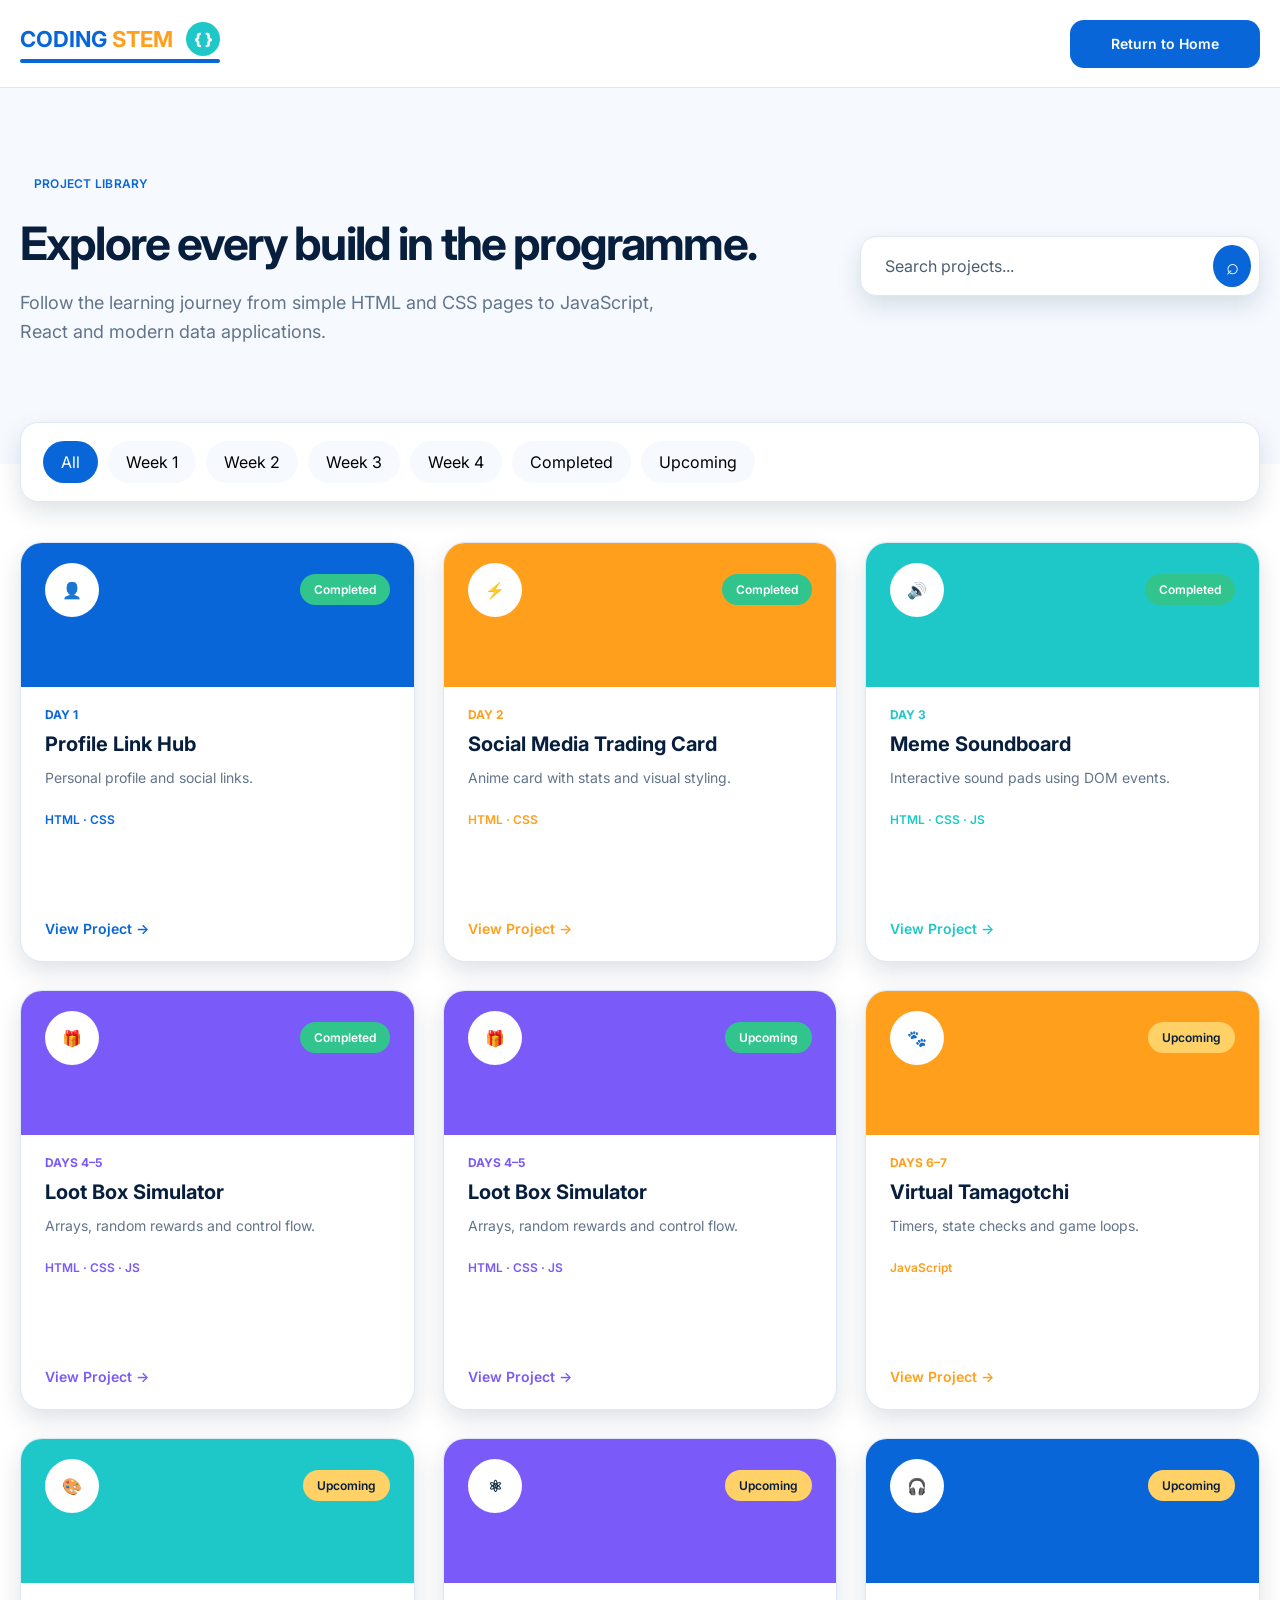
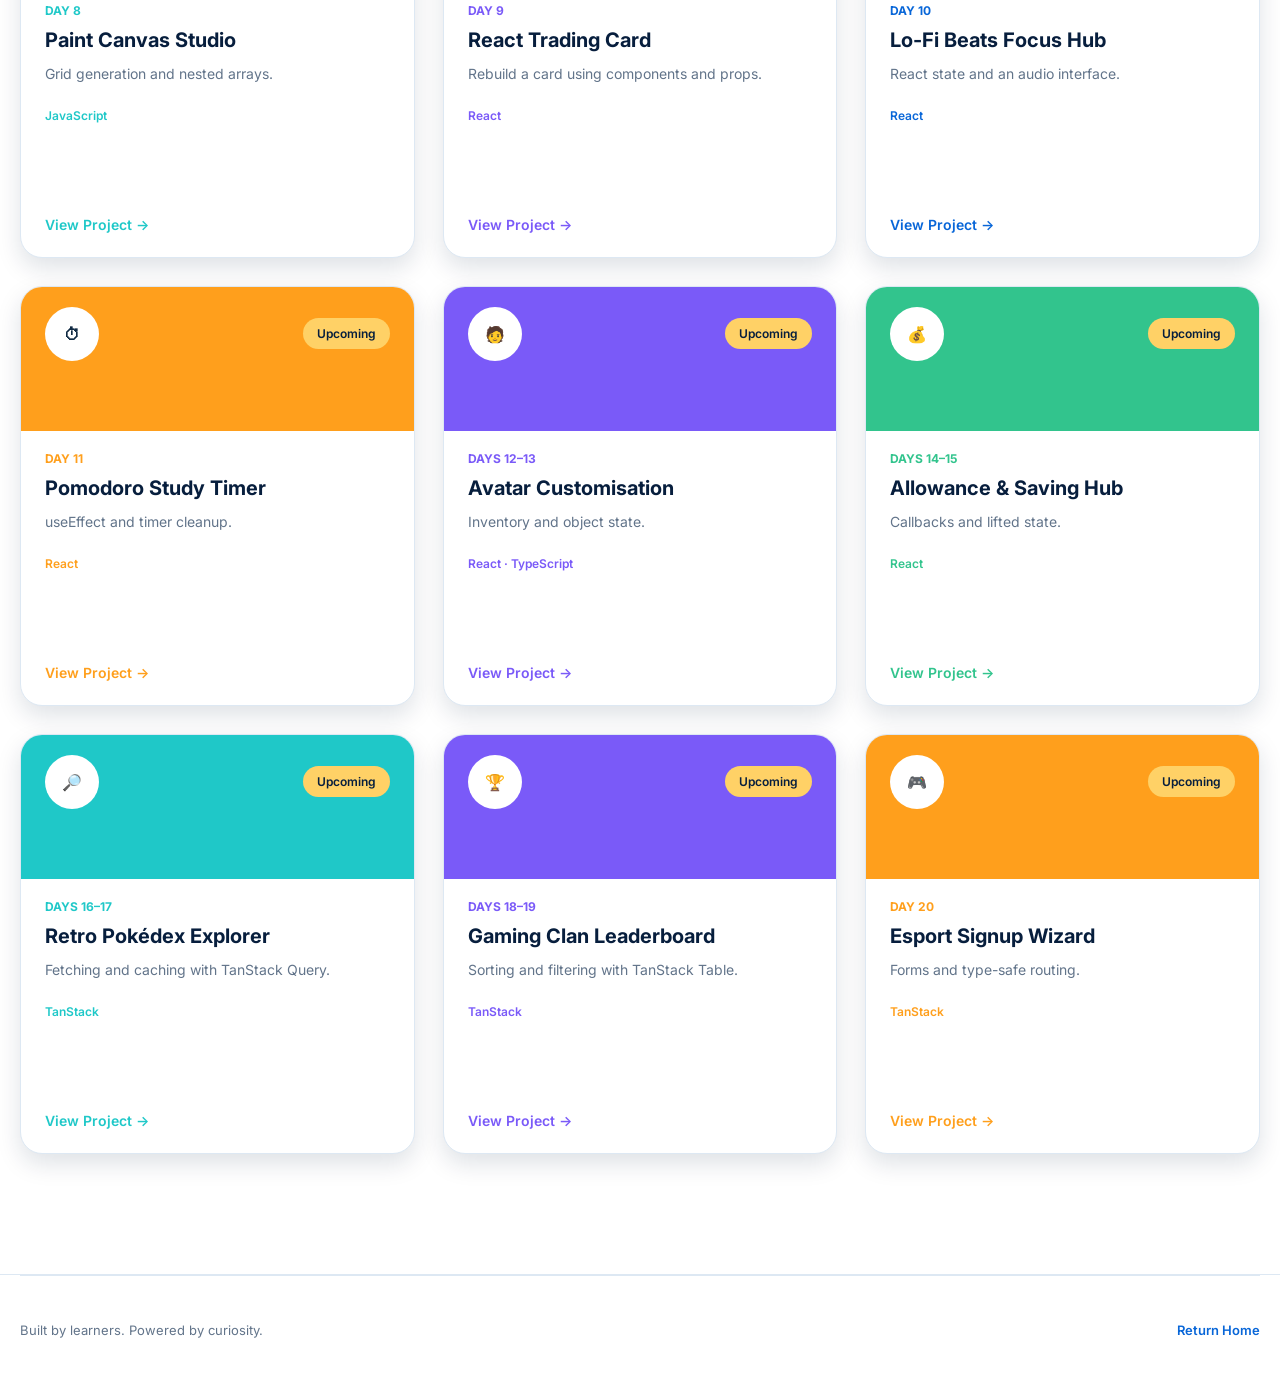
==== commit f1edd1fe: "nav changes and other projects" ====
--- a/projects.html
+++ b/projects.html
@@ -171,6 +171,19 @@
               <p>Arrays, random rewards and control flow.</p>
               <small>HTML · CSS · JS</small><span>View Project →</span>
             </a>
+            <a
+              class="library-card purple-card"
+              id="day-4"
+              href="Day Five/loot-box-inventory/day-five.html"
+             data-week="week-1" data-status="completed">
+              <span class="library-banner"
+                ><b>🎁</b><em class="">Upcoming</em></span
+              >
+              <span class="day">DAYS 4–5</span>
+              <h2>Loot Box Simulator</h2>
+              <p>Arrays, random rewards and control flow.</p>
+              <small>HTML · CSS · JS</small><span>View Project →</span>
+            </a>
             <a class="library-card orange-card" id="day-6" href="#" data-week="week-2" data-status="upcoming">
               <span class="library-banner"
                 ><b>🐾</b><em class="upcoming">Upcoming</em></span
